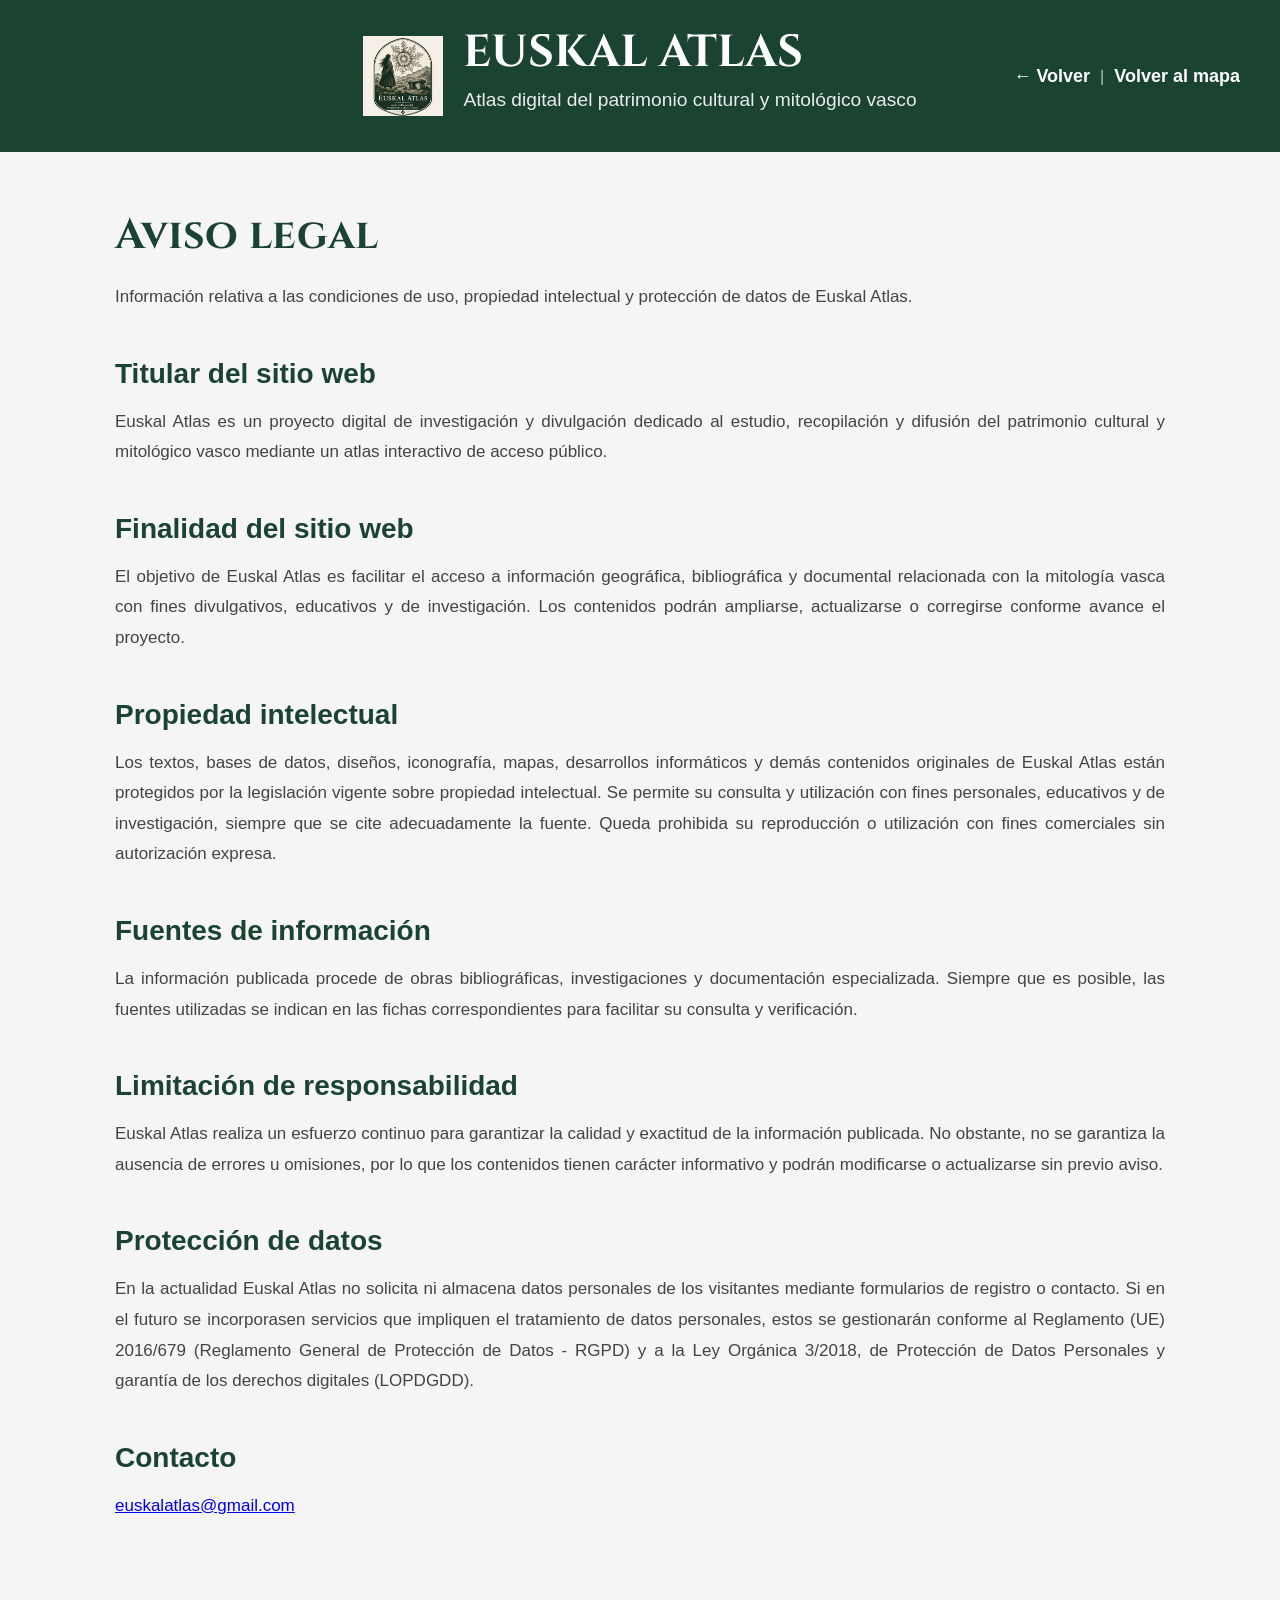
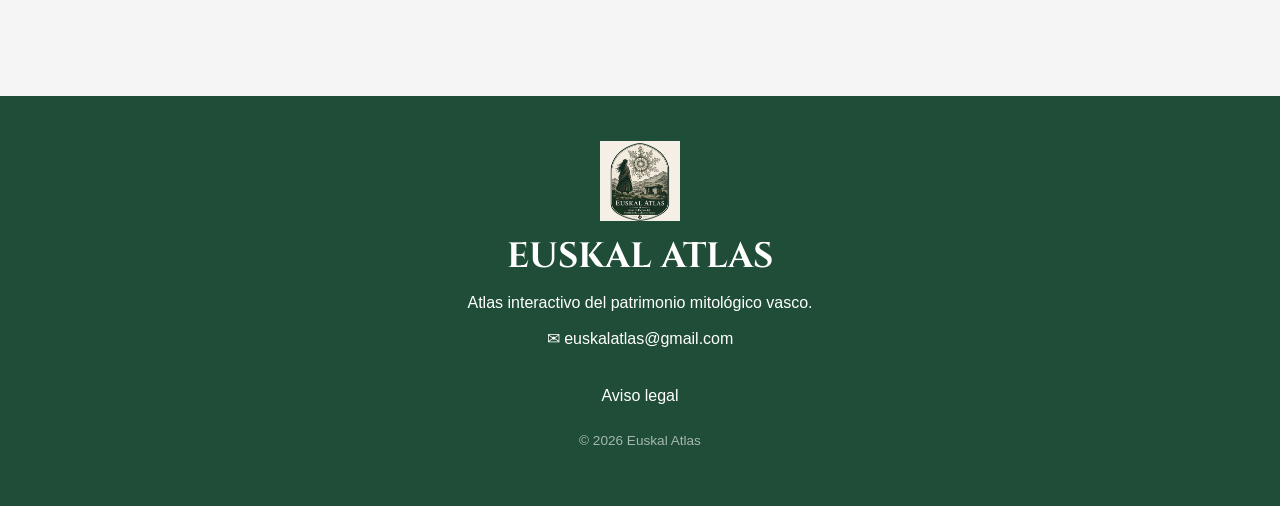
==== avisolegal.html @ d64c740b "aviso-legal" ====
<!DOCTYPE html>
<html lang="es">

<head>

    <meta charset="UTF-8">
    <meta name="viewport" content="width=device-width, initial-scale=1.0">

    <title>Euskal Atlas | Aviso legal</title>
<link rel="preconnect" href="https://fonts.googleapis.com">
<link rel="preconnect" href="https://fonts.gstatic.com" crossorigin>
<link href="https://fonts.googleapis.com/css2?family=Cinzel:wght@600;700&display=swap" rel="stylesheet">
    <link rel="stylesheet" href="css/avisolegal.css">

</head>
<script src="js/idioma.js"></script>
<script src="js/avisolegal.js"></script>
<body>
    <header>

    <div class="cabecera">

        <div class="izquierda">

            <img src="imagenes/logo.png"
                 class="logo"
                 alt="Euskal Atlas">

            <div class="titulo">
                
                <h1>EUSKAL ATLAS</h1>

                <p data-i18n="subtituloAtlas">
                    Atlas digital del patrimonio cultural y mitológico vasco
                </p>

            </div>

        </div>

        <div class="volver">

            <a class="volver-atras"
            href="#"
            data-i18n="volver">

                ← Volver

            </a>

            <span>|</span>

            <a class="volver-mapa"
            href="index.html"
            data-i18n="volverMapa">

                Volver al mapa

            </a>

        </div>
        

    </div>

    </header>

        <main class="contenido">

    <section class="bloque">

        <h2 data-i18n="avisoLegal">
            Aviso legal
        </h2>

        <p data-i18n="legalIntro"></p>

    </section>

    <section class="bloque">

        <h3 data-i18n="titularWeb"></h3>

        <p data-i18n="titularWebTexto"></p>

    </section>

    <section class="bloque">

        <h3 data-i18n="finalidad"></h3>

        <p data-i18n="finalidadTexto"></p>

    </section>

    <section class="bloque">

        <h3 data-i18n="propiedadIntelectual"></h3>

        <p data-i18n="propiedadTexto"></p>

    </section>

    <section class="bloque">

        <h3 data-i18n="fuentes"></h3>

        <p data-i18n="fuentesTexto"></p>

    </section>

    <section class="bloque">

        <h3 data-i18n="responsabilidad"></h3>

        <p data-i18n="responsabilidadTexto"></p>

    </section>

    <section class="bloque">

        <h3 data-i18n="proteccionDatos"></h3>

        <p data-i18n="proteccionDatosTexto"></p>

    </section>

    <section class="bloque">

        <h3 data-i18n="contacto"></h3>

        <p>

            <a href="mailto:euskalatlas@gmail.com">
                euskalatlas@gmail.com
            </a>

        </p>

    </section>

</main>

    <footer>

        <div class="footerContenido">
            <img src="imagenes/logo.png"
            class="footerLogo"
            alt="Euskal Atlas"> 
            <h3>EUSKAL ATLAS</h3>

            <p data-i18n="footerDescripcion">
                Atlas interactivo del patrimonio mitológico vasco.
            </p>

            <p>
                ✉
                <a href="mailto:euskalatlas@gmail.com">
                    euskalatlas@gmail.com
                </a>
            </p>

            <nav class="footerLinks">

                <a href="avisolegal.html" data-i18n="avisoLegal">
                    Aviso legal
                </a>

               
            </nav>

            <p class="copyright">
                © 2026 Euskal Atlas
            </p>

        </div>

    </footer>
</body>

</html>
---- css/avisolegal.css ----
html{
    height:100%;
}

body{
    min-height:100vh;

    display:flex;
    flex-direction:column;

    margin:0;
    font-family:Arial, Helvetica, sans-serif;
    background:#f5f5f5;
}

.contenido{

    flex:1;

    max-width:1100px;
    width:100%;

    margin:20px auto 50px auto;
    padding:0 25px;

    box-sizing:border-box;

}

.bloque{

    margin-bottom:45px;

}

.bloque h2{

    color:#1b4332;

    font-size:42px;

    margin-bottom:18px;

    font-family:"Cinzel",serif;

}

.bloque h3{

    color:#1b4332;

    font-size:28px;

    margin-bottom:14px;

}

.bloque p{

    color:#444;

    line-height:1.8;

    font-size:17px;

    text-align:justify;

}


.bloque h4{

    margin-top:30px;
    margin-bottom:15px;

    color:#1b4332;

    font-size:22px;

}


@media (max-width:900px){

    .informacion{

        grid-template-columns:1fr;

    }

}
/* ===========================
   CABECERA
=========================== */

header{

    background:#1b4332;
    color:white;

    padding:22px 35px;

}

.cabecera{

        position:relative;

    max-width:1200px;

    margin:0 auto;

    display:flex;

    justify-content:center;

    align-items:center;

}

.izquierda{

    display:flex;

    align-items:center;

    gap:20px;

}

.logo{

    width:80px;

    height:80px;

    object-fit:contain;

}

.titulo h1{

    margin:0;

    font-family:"Cinzel", serif;

    font-size:2.8rem;

}

.titulo p{

    margin-top:6px;

    font-size:1.2rem;

    opacity:.9;

}

.volver{

    position:absolute;

    right:0;

    top:50%;

    transform:translateY(-50%);

    display:flex;

    align-items:center;

    gap:10px;

}

.volver a{

    color:white;

    text-decoration:none;

    font-size:18px;

    font-weight:600;

}

.volver a:hover{

    text-decoration:underline;

}

.volver span{

    color:rgba(255,255,255,.7);

}
footer{

    margin-top:80px;

    background:#1f4d37;

    color:white;

    padding:45px 20px;

}

.footerContenido{

    max-width:1100px;

    margin:auto;

    text-align:center;

}

.footerContenido h3{

    font-size:2.2rem;

    margin-bottom:10px;

    font-family:'Cinzel',serif;

    margin-top:0;

}

.footerContenido p{

    margin:10px 0;

    line-height:1.6;

}

.footerContenido a{

    color:white;

    text-decoration:none;

    transition:.25s;

}

.footerContenido a:hover{

    color:#d8c17a;

}

.footerLinks{

    display:flex;

    justify-content:center;

    gap:28px;

    flex-wrap:wrap;

    margin:35px 0 25px;

}

.copyright{

    opacity:.6;

    font-size:.85rem;

}
.footerLogo{

    width:80px;

    margin-bottom:8px;

}


@media (max-width:768px){

    header{
        padding:18px;
    }

    .cabecera{
        flex-direction:column;
        text-align:center;
        gap:15px;
    }

    .izquierda{
        flex-direction:column;
        gap:12px;
    }

    .logo{
        width:65px;
        height:65px;
    }

    .titulo h1{
        font-size:1.8rem;
        line-height:1.2;
        word-break:break-word;
    }

    .titulo p{
        font-size:1rem;
    }

    .volver{
    position:static;
    transform:none;

    justify-content:center;
    flex-wrap:wrap;

    margin-top:8px;
    }

    .contenido{
        display:block;
    
    }
    .columnaDerecha{
        margin-top:35px;
    }



}

#contenido{

    flex:1;

}
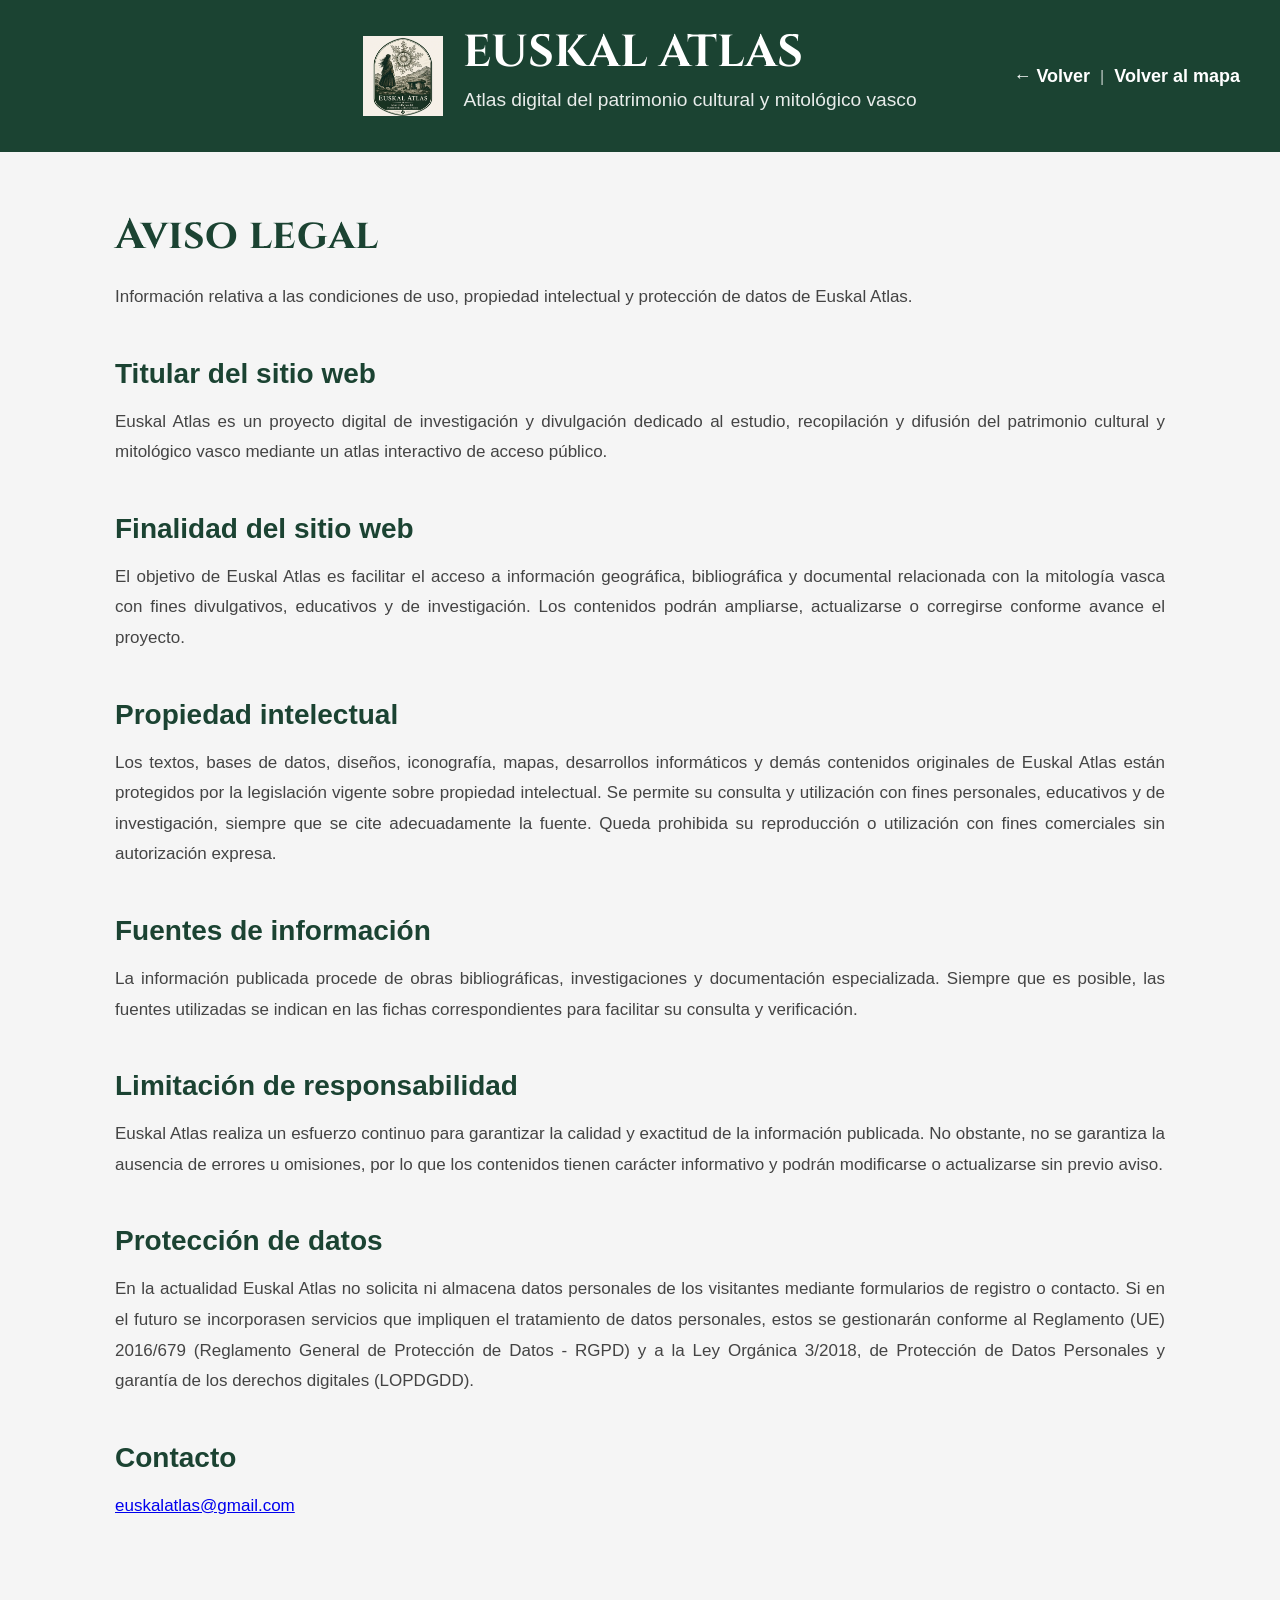
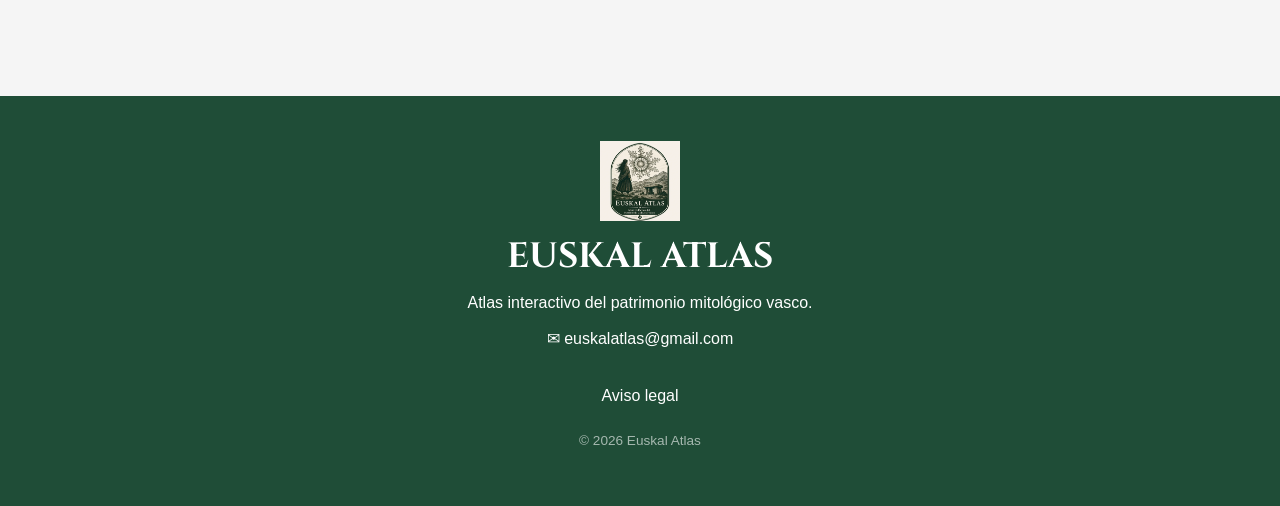
==== commit 7048f0e1: "movil" ====
--- a/avisolegal.html
+++ b/avisolegal.html
@@ -22,7 +22,7 @@
 
         <div class="izquierda">
 
-            <img src="imagenes/logo.png"
+            <img src="imagenes/logo.webp"
                  class="logo"
                  alt="Euskal Atlas">
 
@@ -144,7 +144,7 @@
     <footer>
 
         <div class="footerContenido">
-            <img src="imagenes/logo.png"
+            <img src="imagenes/logo.webp"
             class="footerLogo"
             alt="Euskal Atlas"> 
             <h3>EUSKAL ATLAS</h3>
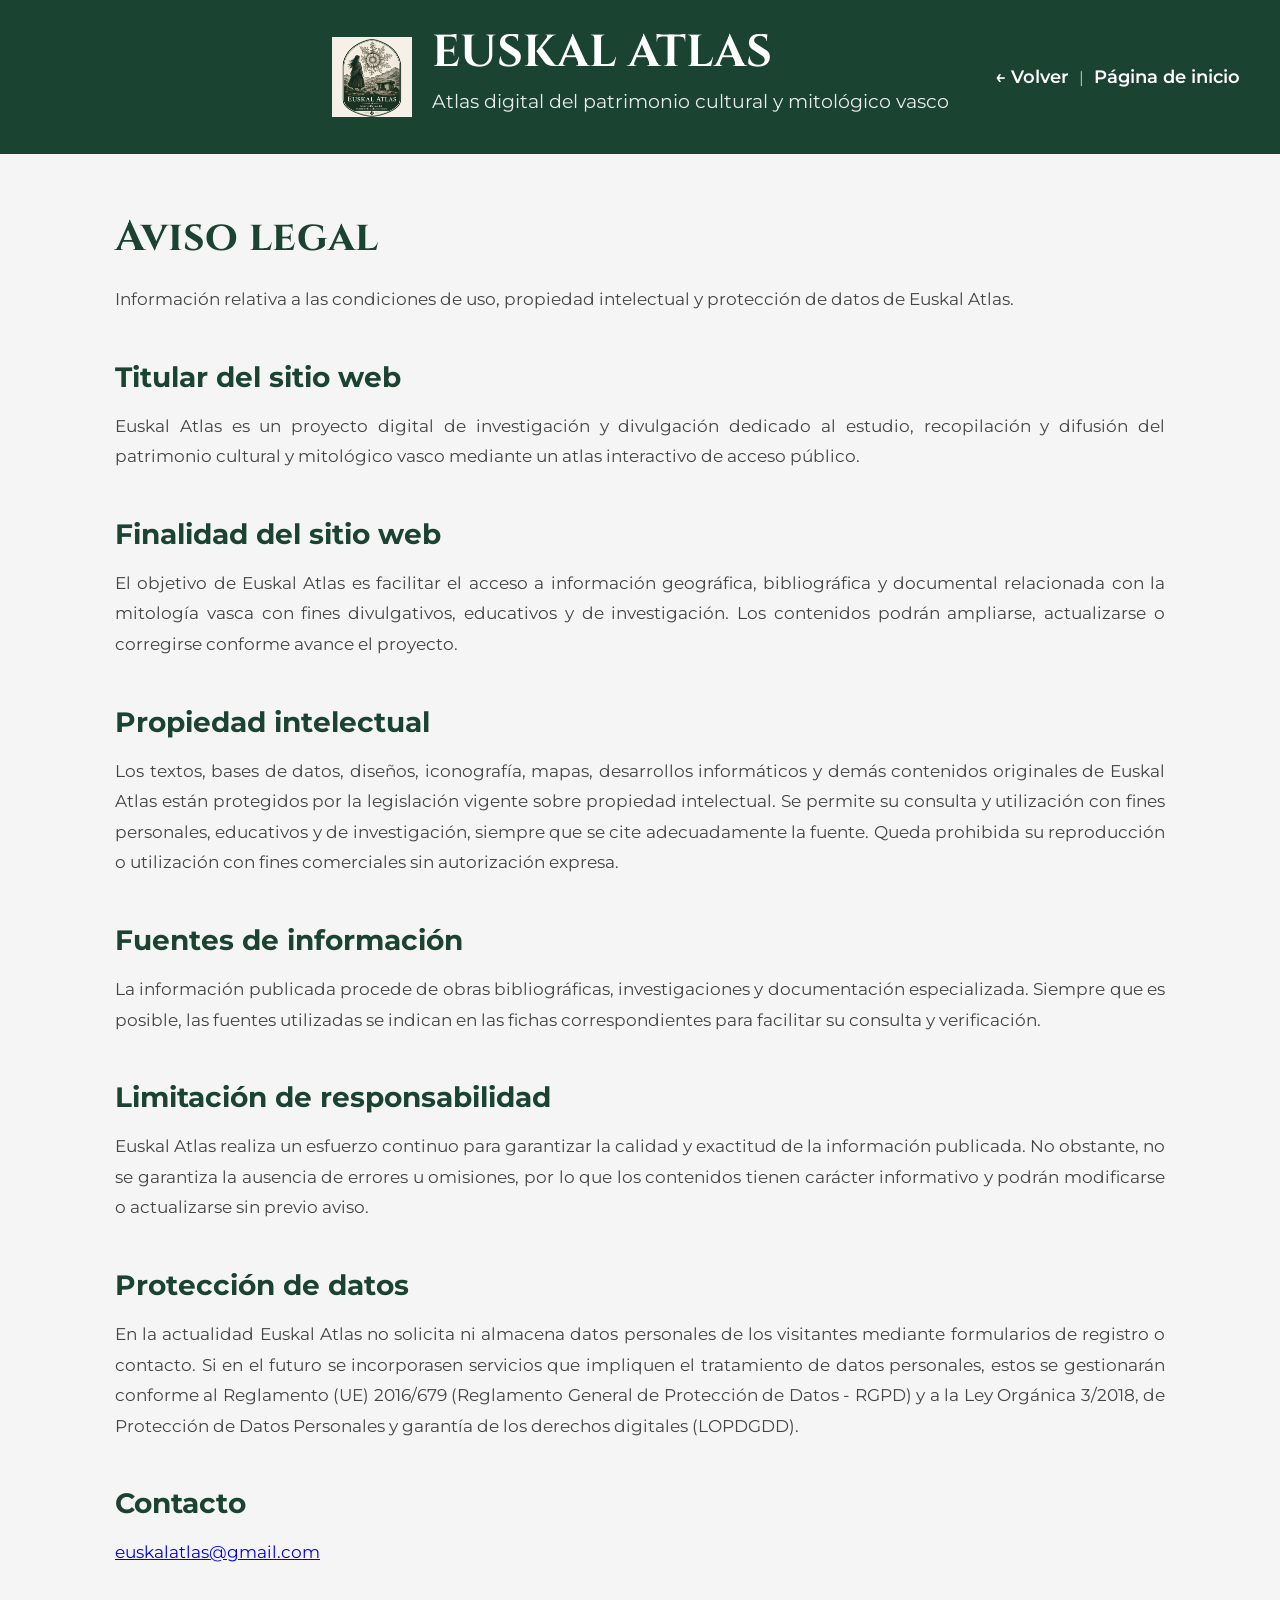
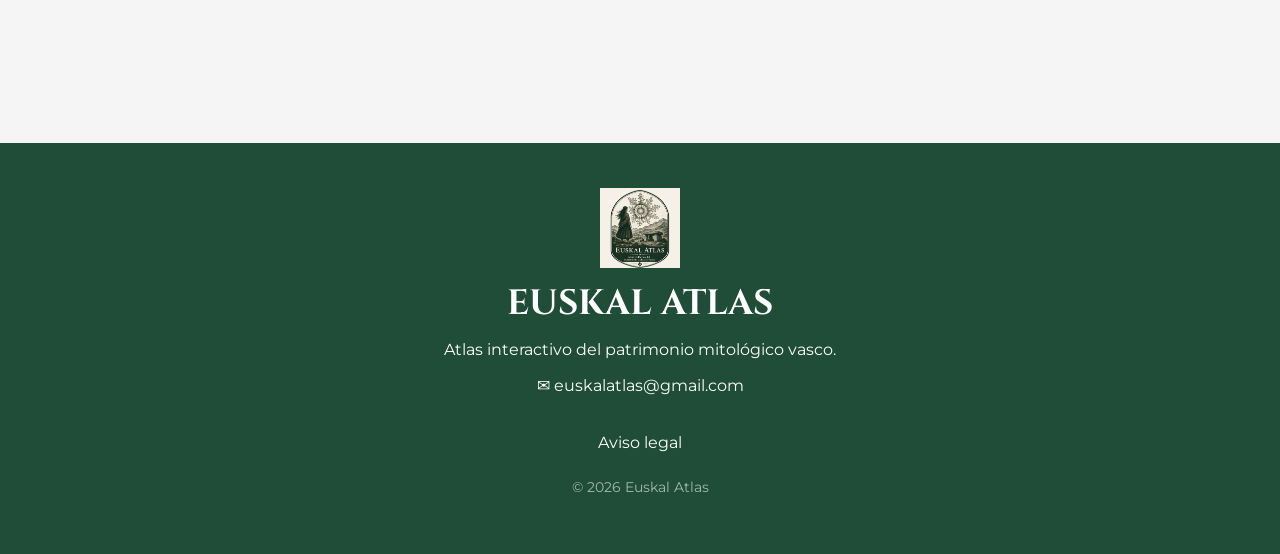
==== commit 8c584792: "v03" ====
--- a/avisolegal.html
+++ b/avisolegal.html
@@ -7,10 +7,15 @@
     <meta name="viewport" content="width=device-width, initial-scale=1.0">
 
     <title>Euskal Atlas | Aviso legal</title>
-<link rel="preconnect" href="https://fonts.googleapis.com">
-<link rel="preconnect" href="https://fonts.gstatic.com" crossorigin>
-<link href="https://fonts.googleapis.com/css2?family=Cinzel:wght@600;700&display=swap" rel="stylesheet">
+    <link rel="preconnect" href="https://fonts.googleapis.com">
+    <link rel="preconnect" href="https://fonts.gstatic.com" crossorigin>
+    <link href="https://fonts.googleapis.com/css2?family=Cinzel:wght@600;700&display=swap" rel="stylesheet">
     <link rel="stylesheet" href="css/avisolegal.css">
+    <link rel="preconnect" href="https://fonts.googleapis.com">
+    <link rel="preconnect" href="https://fonts.gstatic.com" crossorigin>
+
+    <link href="https://fonts.googleapis.com/css2?family=Montserrat:wght@400;500;600;700&display=swap" rel="stylesheet">
+    <!-- Google tag (gtag.js) --> <script async src="https://www.googletagmanager.com/gtag/js?id=G-YXFT0LE5D5"></script> <script> window.dataLayer = window.dataLayer || []; function gtag(){dataLayer.push(arguments);} gtag('js', new Date()); gtag('config', 'G-YXFT0LE5D5'); </script>
 
 </head>
 <script src="js/idioma.js"></script>
--- a/css/avisolegal.css
+++ b/css/avisolegal.css
@@ -9,7 +9,7 @@
     flex-direction:column;
 
     margin:0;
-    font-family:Arial, Helvetica, sans-serif;
+    font-family:"Montserrat",Arial, sans-serif;
     background:#f5f5f5;
 }
 
